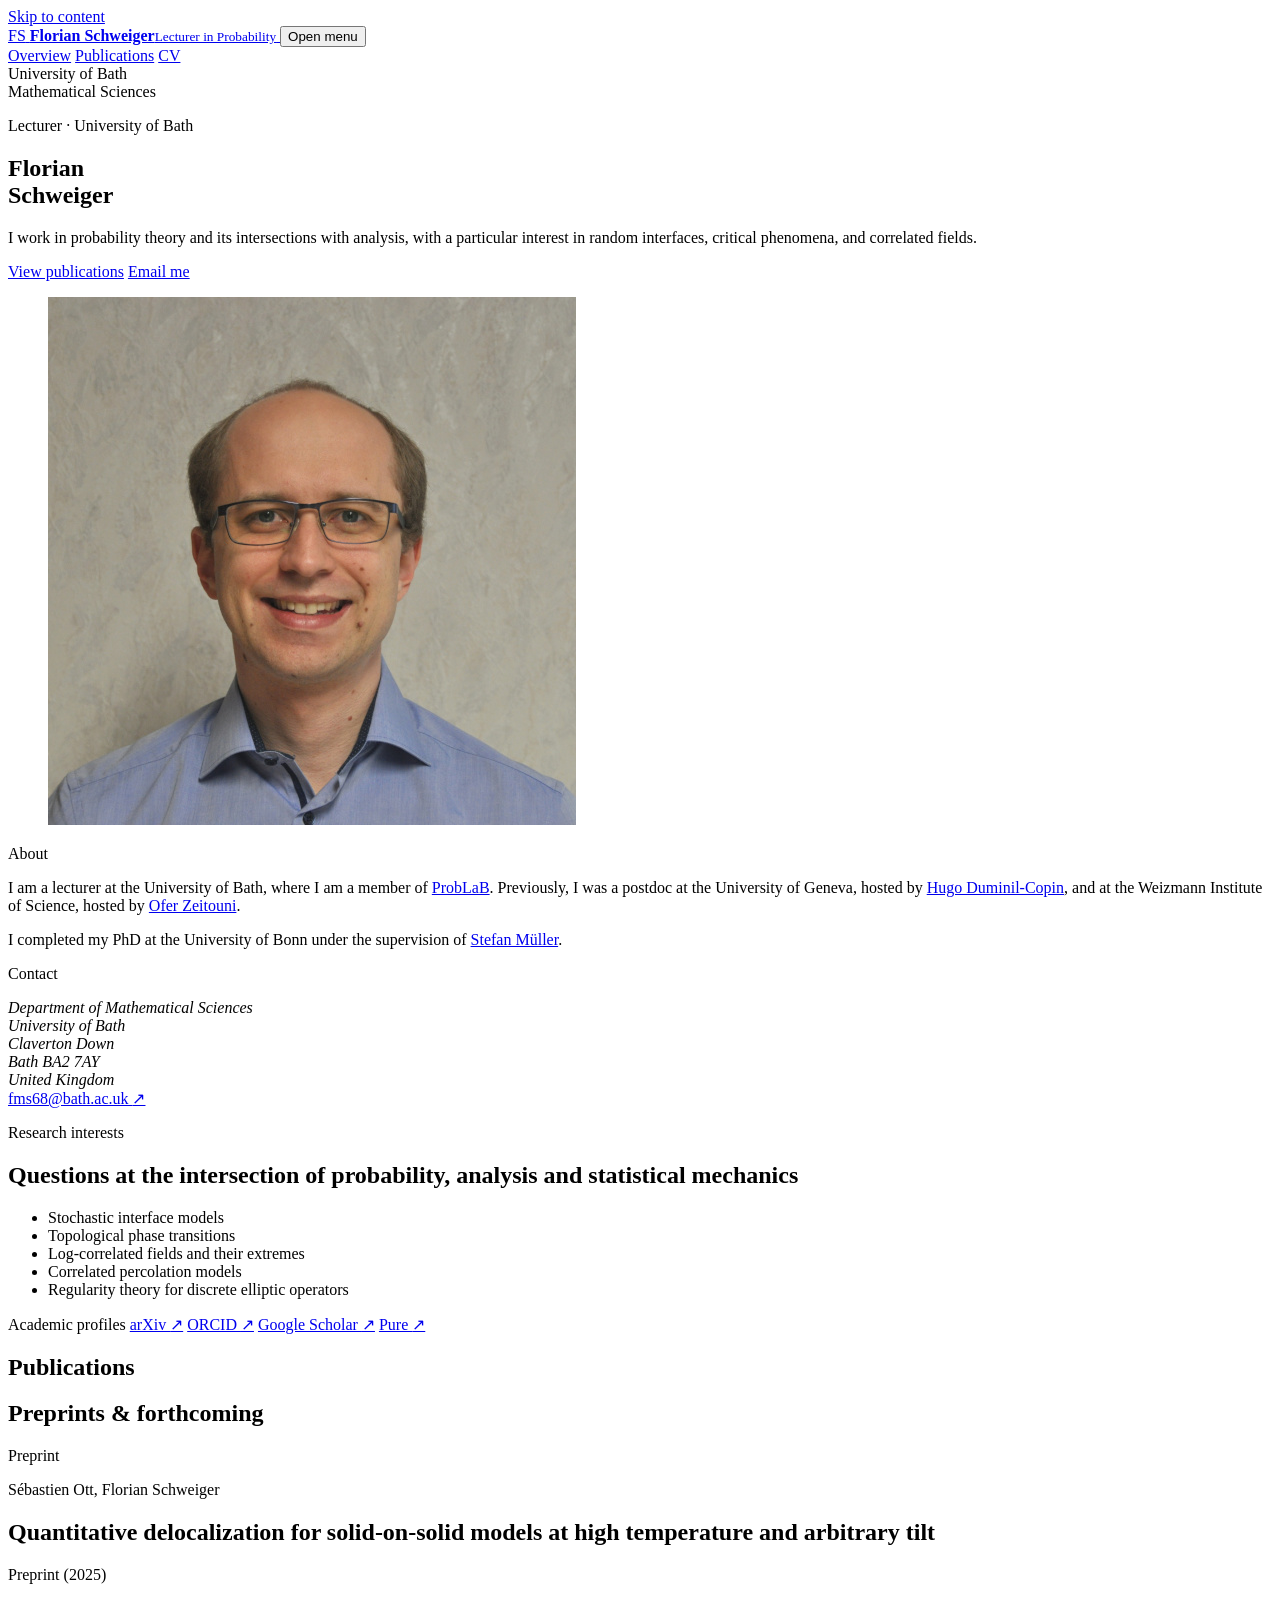
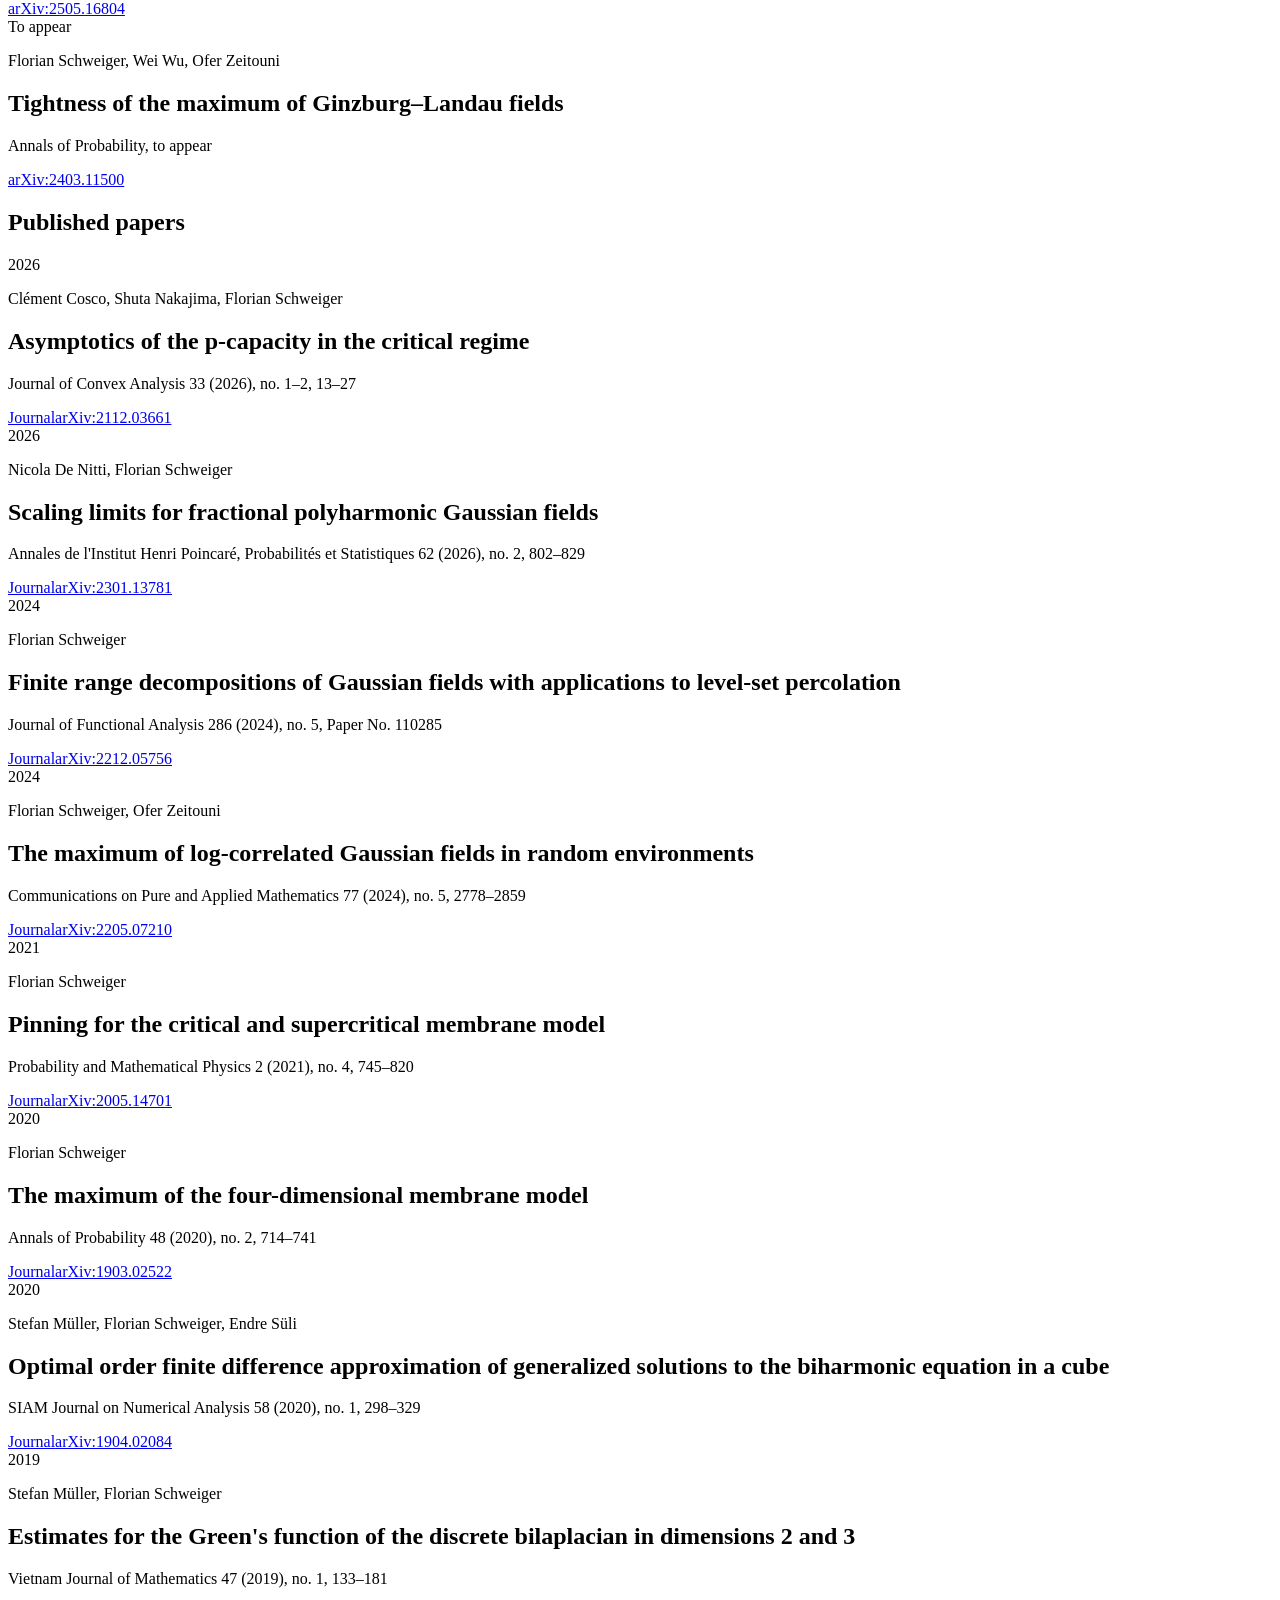
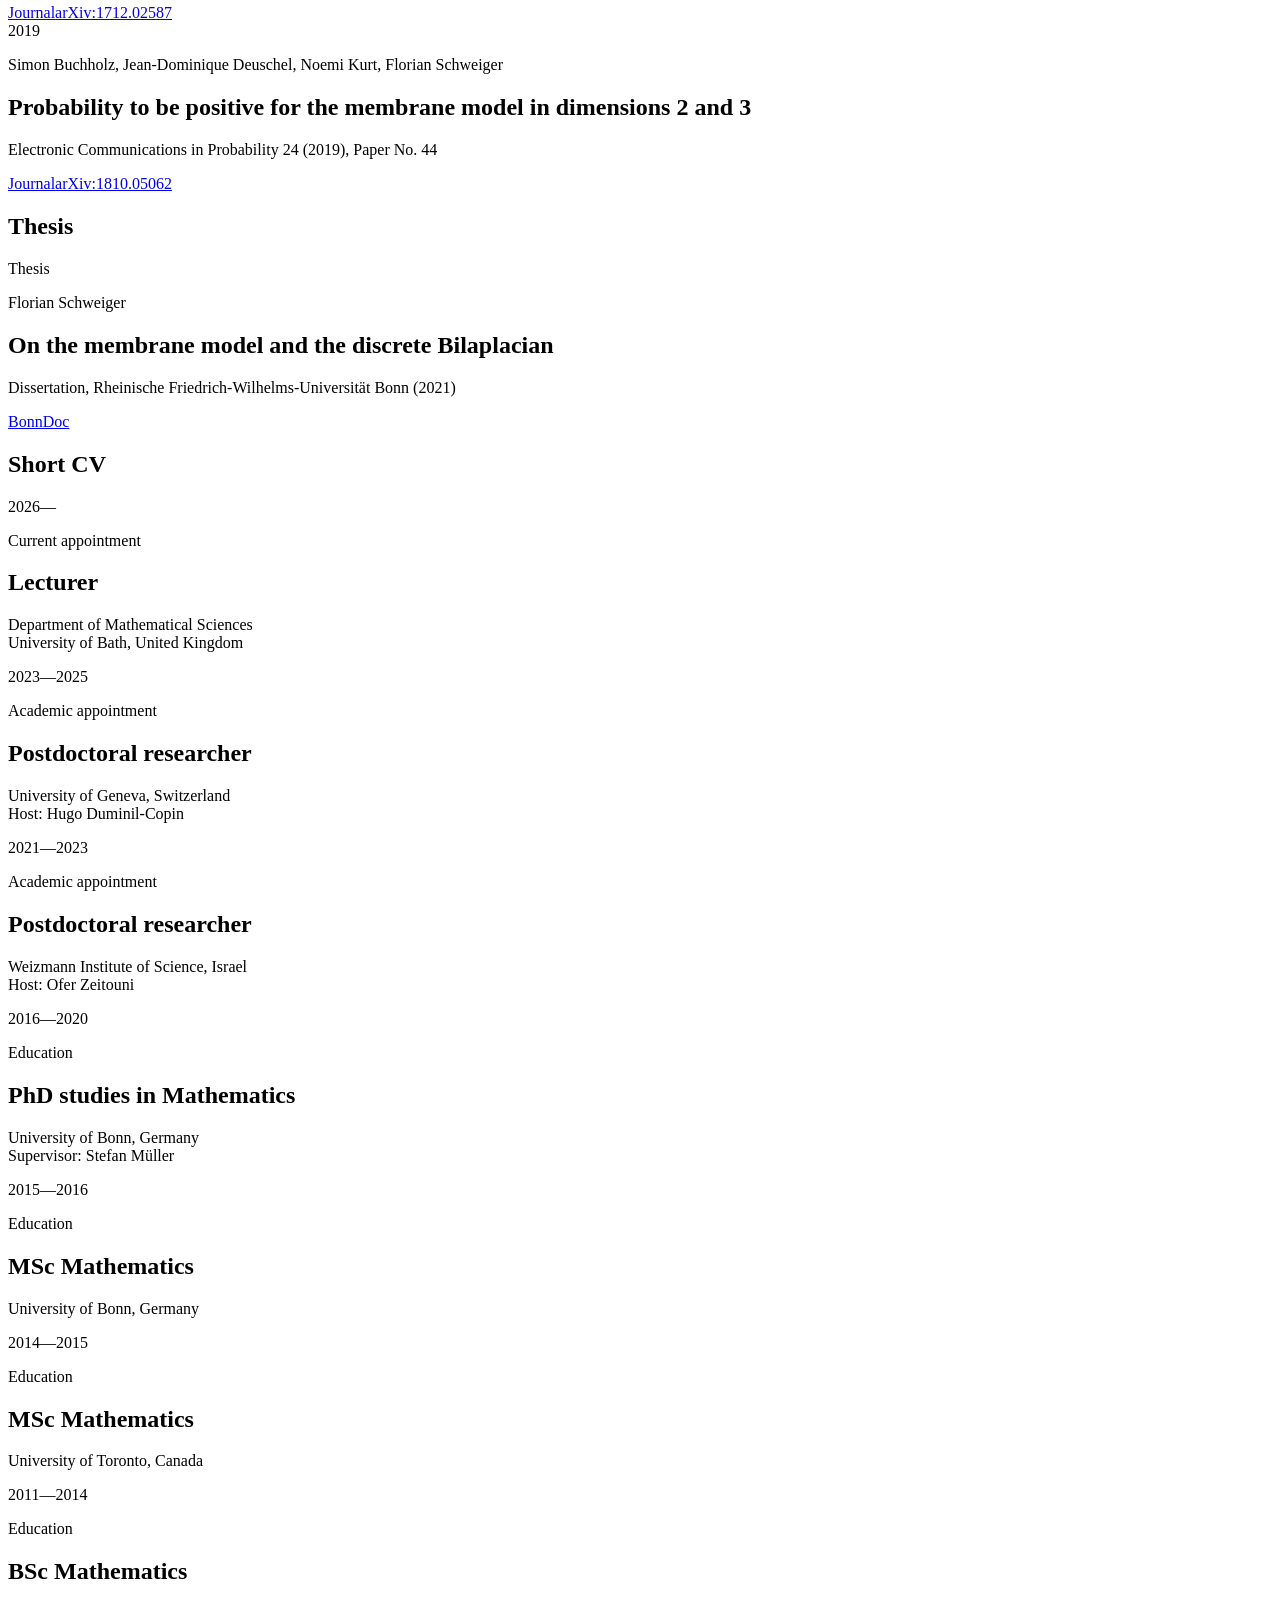
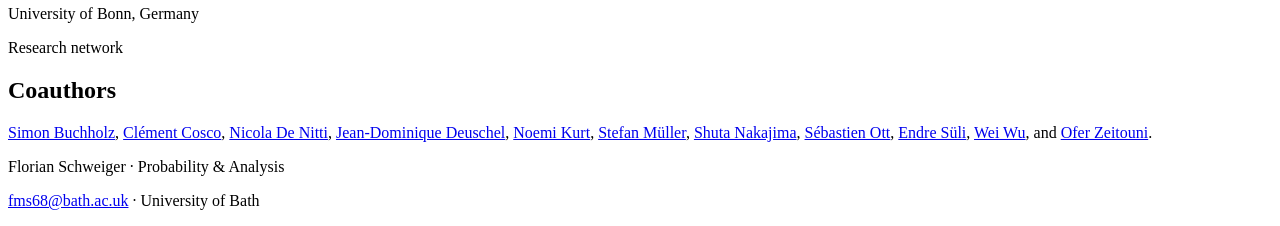
==== index.html @ 59610b18 "Add files via upload" ====
<!doctype html>
<html lang="en" data-theme="compact">
<head>
  <meta charset="utf-8">
  <meta name="viewport" content="width=device-width, initial-scale=1">
  <meta name="description" content="Florian Schweiger — probability theory, analysis, publications, and curriculum vitae.">
  <meta name="theme-color" content="#183b56">
  <title>Florian Schweiger — Academic profile</title>
  <link rel="stylesheet" href="styles.css">
  <script src="site.js" defer></script>
</head>
<body>
  <a class="skip-link" href="#main-content">Skip to content</a>

  <header class="site-header">
    <a class="brand" href="#overview" data-tab-link="overview" aria-label="Florian Schweiger — overview">
      <span class="brand-mark">FS</span>
      <span class="brand-copy"><strong>Florian Schweiger</strong><small>Lecturer in Probability</small></span>
    </a>

    <button class="menu-button" type="button" aria-expanded="false" aria-controls="primary-navigation">
      <span></span><span></span><span></span><span class="sr-only">Open menu</span>
    </button>

    <nav id="primary-navigation" class="primary-nav" aria-label="Primary navigation">
      <a href="#overview" data-tab-link="overview" aria-current="page">Overview</a>
      <a href="#publications" data-tab-link="publications">Publications</a>
      <a href="#cv" data-tab-link="cv">CV</a>
    </nav>

    <div class="header-meta">University of Bath<br>Mathematical Sciences</div>
  </header>

  <main id="main-content">
    <section id="overview" class="page-panel is-active" data-panel="overview" aria-labelledby="overview-title">
      <div class="hero-wrap">
        <div class="hero-copy">
          <p class="eyebrow">Lecturer · University of Bath</p>
          <h1 id="overview-title">Florian<br>Schweiger</h1>
          <p class="lead">I work in probability theory and its intersections with analysis, with a particular interest in random interfaces, critical phenomena, and correlated fields.</p>
          <div class="hero-actions">
            <a class="button primary" href="#publications" data-tab-link="publications">View publications</a>
            <a class="button quiet" href="mailto:fms68@bath.ac.uk">Email me</a>
          </div>
        </div>

        <figure class="portrait-wrap">
          <img src="Florian.JPG" alt="Portrait of Florian Schweiger" width="528" height="528">
        </figure>
      </div>

      <div class="overview-grid">
        <div class="biography content-block">
          <p class="section-label">About</p>
          <p>I am a lecturer at the University of Bath, where I am a member of <a href="https://www.bath.ac.uk/research-centres/probability-laboratory-at-bath/">ProbLaB</a>. Previously, I was a postdoc at the University of Geneva, hosted by <a href="https://www.unige.ch/~duminil/">Hugo Duminil-Copin</a>, and at the Weizmann Institute of Science, hosted by <a href="http://www.wisdom.weizmann.ac.il/~zeitouni/">Ofer Zeitouni</a>.</p>
          <p>I completed my PhD at the University of Bonn under the supervision of <a href="https://www.hcm.uni-bonn.de/people/profile/stefan-mueller/">Stefan Müller</a>.</p>
        </div>

        <aside class="contact-card">
          <p class="section-label">Contact</p>
          <address>
            Department of Mathematical Sciences<br>
            University of Bath<br>
            Claverton Down<br>
            Bath BA2 7AY<br>
            United Kingdom
          </address>
          <a class="contact-link" href="mailto:fms68@bath.ac.uk">fms68@bath.ac.uk <span aria-hidden="true">↗</span></a>
        </aside>
      </div>

      <div class="research-section">
        <div class="research-heading">
          <p class="section-label">Research interests</p>
          <h2>Questions at the intersection of probability, analysis and statistical mechanics</h2>
        </div>
        <ul class="topic-list">
          <li>Stochastic interface models</li>
          <li>Topological phase transitions</li>
          <li>Log-correlated fields and their extremes</li>
          <li>Correlated percolation models</li>
          <li>Regularity theory for discrete elliptic operators</li>
        </ul>
      </div>

      <div class="profile-links" aria-label="Academic profiles">
        <span>Academic profiles</span>
        <a href="https://arxiv.org/a/schweiger_f_1.html">arXiv <span aria-hidden="true">↗</span></a>
        <a href="https://orcid.org/0009-0005-4266-9516">ORCID <span aria-hidden="true">↗</span></a>
        <a href="https://scholar.google.com/citations?user=EttPz_IAAAAJ&amp;hl=de">Google Scholar <span aria-hidden="true">↗</span></a>
	<a href="https://researchportal.bath.ac.uk/en/persons/florian-schweiger/">Pure <span aria-hidden="true">↗</span></a>
      </div>
    </section>

    <section id="publications" class="page-panel" data-panel="publications" aria-labelledby="publications-title">
      <header class="page-intro page-intro--title-only">
        <h1 id="publications-title">Publications</h1>
      </header>

      <div class="publication-list">
        <h2 class="publication-group-title">Preprints &amp; forthcoming</h2>
        <article class="publication">
          <div class="pub-year pub-status">Preprint</div>
          <div class="pub-body"><p class="pub-authors">Sébastien Ott, Florian Schweiger</p><h2>Quantitative delocalization for solid-on-solid models at high temperature and arbitrary tilt</h2><p class="pub-journal">Preprint (2025)</p><div class="pub-links"><a href="https://arxiv.org/abs/2505.16804">arXiv:2505.16804</a></div></div>
        </article>
        <article class="publication">
          <div class="pub-year pub-status">To appear</div>
          <div class="pub-body"><p class="pub-authors">Florian Schweiger, Wei Wu, Ofer Zeitouni</p><h2>Tightness of the maximum of Ginzburg–Landau fields</h2><p class="pub-journal">Annals of Probability, to appear</p><div class="pub-links"><a href="https://arxiv.org/abs/2403.11500">arXiv:2403.11500</a></div></div>
        </article>

        <h2 class="publication-group-title">Published papers</h2>
        <article class="publication">
          <div class="pub-year">2026</div>
          <div class="pub-body"><p class="pub-authors">Clément Cosco, Shuta Nakajima, Florian Schweiger</p><h2>Asymptotics of the p-capacity in the critical regime</h2><p class="pub-journal">Journal of Convex Analysis 33 (2026), no. 1–2, 13–27</p><div class="pub-links"><a href="https://www.heldermann.de/JCA/JCA33/JCA331/jca33002.htm">Journal</a><a href="https://arxiv.org/abs/2112.03661">arXiv:2112.03661</a></div></div>
        </article>
        <article class="publication">
          <div class="pub-year">2026</div>
          <div class="pub-body"><p class="pub-authors">Nicola De Nitti, Florian Schweiger</p><h2>Scaling limits for fractional polyharmonic Gaussian fields</h2><p class="pub-journal">Annales de l'Institut Henri Poincaré, Probabilités et Statistiques 62 (2026), no. 2, 802–829</p><div class="pub-links"><a href="https://projecteuclid.org/journals/annales-de-linstitut-henri-poincare-probabilites-et-statistiques/volume-62/issue-2/Scaling-limits-for-fractional-polyharmonic-Gaussian-fields/10.1214/24-AIHP1541.short">Journal</a><a href="https://arxiv.org/abs/2301.13781">arXiv:2301.13781</a></div></div>
        </article>
        <article class="publication">
          <div class="pub-year">2024</div>
          <div class="pub-body"><p class="pub-authors">Florian Schweiger</p><h2>Finite range decompositions of Gaussian fields with applications to level-set percolation</h2><p class="pub-journal">Journal of Functional Analysis 286 (2024), no. 5, Paper No. 110285</p><div class="pub-links"><a href="https://www.sciencedirect.com/science/article/pii/S0022123623004421">Journal</a><a href="https://arxiv.org/abs/2212.05756">arXiv:2212.05756</a></div></div>
        </article>
        <article class="publication">
          <div class="pub-year">2024</div>
          <div class="pub-body"><p class="pub-authors">Florian Schweiger, Ofer Zeitouni</p><h2>The maximum of log-correlated Gaussian fields in random environments</h2><p class="pub-journal">Communications on Pure and Applied Mathematics 77 (2024), no. 5, 2778–2859</p><div class="pub-links"><a href="https://onlinelibrary.wiley.com/doi/10.1002/cpa.22181">Journal</a><a href="https://arxiv.org/abs/2205.07210">arXiv:2205.07210</a></div></div>
        </article>
        <article class="publication">
          <div class="pub-year">2021</div>
          <div class="pub-body"><p class="pub-authors">Florian Schweiger</p><h2>Pinning for the critical and supercritical membrane model</h2><p class="pub-journal">Probability and Mathematical Physics 2 (2021), no. 4, 745–820</p><div class="pub-links"><a href="https://msp.org/pmp/2021/2-4/p02.xhtml">Journal</a><a href="https://arxiv.org/abs/2005.14701">arXiv:2005.14701</a></div></div>
        </article>
        <article class="publication">
          <div class="pub-year">2020</div>
          <div class="pub-body"><p class="pub-authors">Florian Schweiger</p><h2>The maximum of the four-dimensional membrane model</h2><p class="pub-journal">Annals of Probability 48 (2020), no. 2, 714–741</p><div class="pub-links"><a href="https://projecteuclid.org/journals/annals-of-probability/volume-48/issue-2/The-maximum-of-the-four-dimensional-membrane-model/10.1214/19-AOP1372.full">Journal</a><a href="https://arxiv.org/abs/1903.02522">arXiv:1903.02522</a></div></div>
        </article>
        <article class="publication">
          <div class="pub-year">2020</div>
          <div class="pub-body"><p class="pub-authors">Stefan Müller, Florian Schweiger, Endre Süli</p><h2>Optimal order finite difference approximation of generalized solutions to the biharmonic equation in a cube</h2><p class="pub-journal">SIAM Journal on Numerical Analysis 58 (2020), no. 1, 298–329</p><div class="pub-links"><a href="https://epubs.siam.org/doi/10.1137/19M1254313">Journal</a><a href="https://arxiv.org/abs/1904.02084">arXiv:1904.02084</a></div></div>
        </article>
        <article class="publication">
          <div class="pub-year">2019</div>
          <div class="pub-body"><p class="pub-authors">Stefan Müller, Florian Schweiger</p><h2>Estimates for the Green's function of the discrete bilaplacian in dimensions 2 and 3</h2><p class="pub-journal">Vietnam Journal of Mathematics 47 (2019), no. 1, 133–181</p><div class="pub-links"><a href="https://link.springer.com/article/10.1007/s10013-018-0325-8">Journal</a><a href="https://arxiv.org/abs/1712.02587">arXiv:1712.02587</a></div></div>
        </article>
        <article class="publication">
          <div class="pub-year">2019</div>
          <div class="pub-body"><p class="pub-authors">Simon Buchholz, Jean-Dominique Deuschel, Noemi Kurt, Florian Schweiger</p><h2>Probability to be positive for the membrane model in dimensions 2 and 3</h2><p class="pub-journal">Electronic Communications in Probability 24 (2019), Paper No. 44</p><div class="pub-links"><a href="https://projecteuclid.org/journals/electronic-communications-in-probability/volume-24/issue-none/Probability-to-be-positive-for-the-membrane-model-in-dimensions/10.1214/19-ECP245.full">Journal</a><a href="https://arxiv.org/abs/1810.05062">arXiv:1810.05062</a></div></div>
        </article>

        <h2 class="publication-group-title">Thesis</h2>
        <article class="publication thesis-publication">
          <div class="pub-year pub-status">Thesis</div>
          <div class="pub-body"><p class="pub-authors">Florian Schweiger</p><h2>On the membrane model and the discrete Bilaplacian</h2><p class="pub-journal">Dissertation, Rheinische Friedrich-Wilhelms-Universität Bonn (2021)</p><div class="pub-links"><a href="https://hdl.handle.net/20.500.11811/9051">BonnDoc</a></div></div>
        </article>
      </div>
    </section>

    <section id="cv" class="page-panel" data-panel="cv" aria-labelledby="cv-title">
      <header class="page-intro page-intro--title-only">
        <h1 id="cv-title">Short CV</h1>
      </header>

      <div class="timeline" aria-label="Curriculum vitae timeline">
        <article class="timeline-item current">
          <div class="timeline-date">2026—</div>
          <div><p class="timeline-type">Current appointment</p><h2>Lecturer</h2><p>Department of Mathematical Sciences<br>University of Bath, United Kingdom</p></div>
        </article>
        <article class="timeline-item">
          <div class="timeline-date">2023—2025</div>
          <div><p class="timeline-type">Academic appointment</p><h2>Postdoctoral researcher</h2><p>University of Geneva, Switzerland<br>Host: Hugo Duminil-Copin</p></div>
        </article>
        <article class="timeline-item">
          <div class="timeline-date">2021—2023</div>
          <div><p class="timeline-type">Academic appointment</p><h2>Postdoctoral researcher</h2><p>Weizmann Institute of Science, Israel<br>Host: Ofer Zeitouni</p></div>
        </article>
        <article class="timeline-item">
          <div class="timeline-date">2016—2020</div>
          <div><p class="timeline-type">Education</p><h2>PhD studies in Mathematics</h2><p>University of Bonn, Germany<br>Supervisor: Stefan Müller</p></div>
        </article>
        <article class="timeline-item compact">
          <div class="timeline-date">2015—2016</div>
          <div><p class="timeline-type">Education</p><h2>MSc Mathematics</h2><p>University of Bonn, Germany</p></div>
        </article>
        <article class="timeline-item compact">
          <div class="timeline-date">2014—2015</div>
          <div><p class="timeline-type">Education</p><h2>MSc Mathematics</h2><p>University of Toronto, Canada</p></div>
        </article>
        <article class="timeline-item compact">
          <div class="timeline-date">2011—2014</div>
          <div><p class="timeline-type">Education</p><h2>BSc Mathematics</h2><p>University of Bonn, Germany</p></div>
        </article>
      </div>

      <aside class="cv-note">
        <p class="section-label">Research network</p>
        <h2>Coauthors</h2>
        <p><a href="https://is.mpg.de/person/sbuchholz">Simon Buchholz</a>, <a href="https://www.ceremade.dauphine.fr/~cosco/">Clément Cosco</a>, <a href="https://nicodenitti.com/">Nicola De Nitti</a>, <a href="https://www.math.tu-berlin.de/fachgebiete_ag_stochfinanz/fg_wechselwirkende_teilchensysteme/v-menue/mitarbeiter/prof_dr_jean-dominique_deuschel/">Jean-Dominique Deuschel</a>, <a href="https://www.uni-frankfurt.de/124684414/Prof__Dr__Noemi_Kurt">Noemi Kurt</a>, <a href="https://www.hcm.uni-bonn.de/people/profile/stefan-mueller/">Stefan Müller</a>, <a href="https://shuta9nakajima.wordpress.com/">Shuta Nakajima</a>, <a href="https://sites.google.com/view/sebastien-ott/">Sébastien Ott</a>, <a href="http://people.maths.ox.ac.uk/suli/">Endre Süli</a>, <a href="https://shanghai.nyu.edu/academics/faculty/directory/wei-wu">Wei Wu</a>, and <a href="http://www.wisdom.weizmann.ac.il/~zeitouni/">Ofer Zeitouni</a>.</p>
      </aside>
    </section>
  </main>

  <footer class="site-footer">
    <p>Florian Schweiger · Probability &amp; Analysis</p>
    <p><a href="mailto:fms68@bath.ac.uk">fms68@bath.ac.uk</a> · University of Bath</p>
  </footer>
</body>
</html>
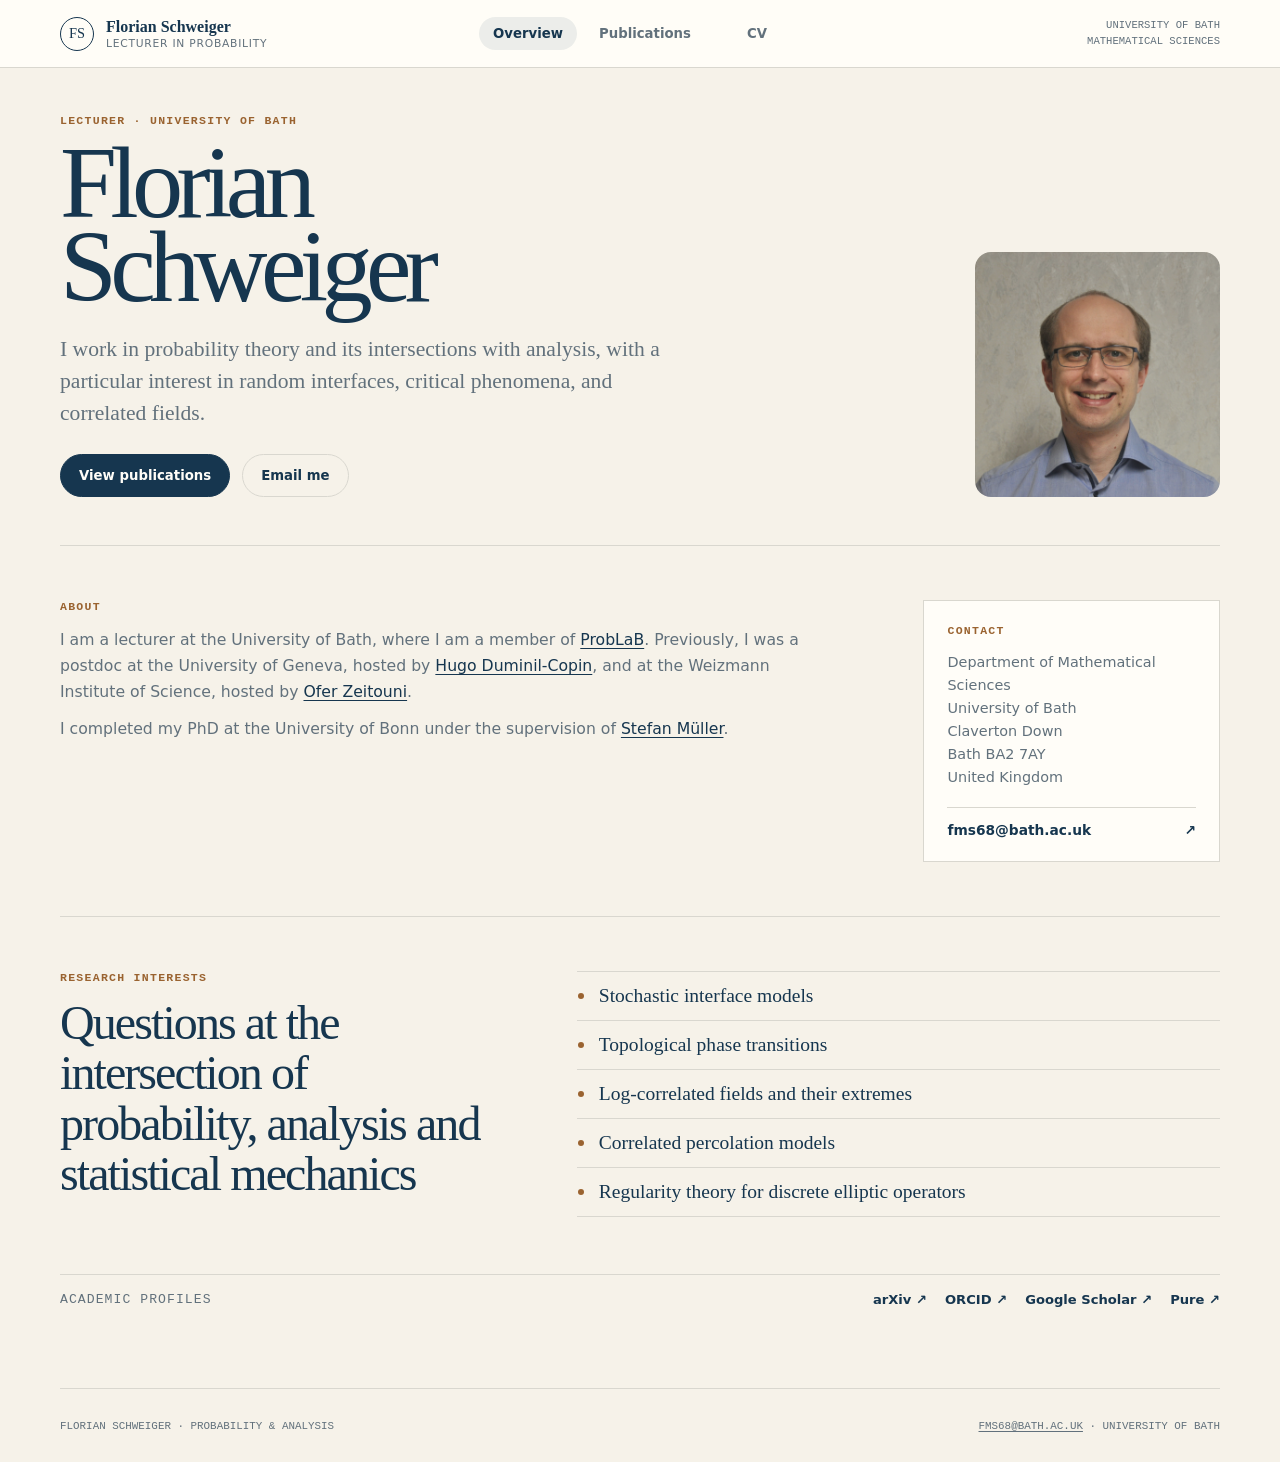
==== commit 469d3fef: "Add files via upload" ====
--- a/index.html
+++ b/index.html
@@ -3,9 +3,9 @@
 <head>
   <meta charset="utf-8">
   <meta name="viewport" content="width=device-width, initial-scale=1">
-  <meta name="description" content="Florian Schweiger — probability theory, analysis, publications, and curriculum vitae.">
+  <meta name="description" content="Florian Schweiger — probability theory">
   <meta name="theme-color" content="#183b56">
-  <title>Florian Schweiger — Academic profile</title>
+  <title>Florian Schweiger</title>
   <link rel="stylesheet" href="styles.css">
   <script src="site.js" defer></script>
 </head>
@@ -101,6 +101,10 @@
         <h2 class="publication-group-title">Preprints &amp; forthcoming</h2>
         <article class="publication">
           <div class="pub-year pub-status">Preprint</div>
+          <div class="pub-body"><p class="pub-authors">Simon Buchholz, Codina Cotar, Florian Schweiger</p><h2>Gradient Gibbs measures with non-convex potentials and the universality class of the Gaussian Free Field</h2><p class="pub-journal">Preprint (2026)</p><div class="pub-links"><a href="http://arxiv.org/abs/2608.14526">arXiv:2505.16804</a></div></div>
+        </article>
+<article class="publication">
+          <div class="pub-year pub-status">Preprint</div>
           <div class="pub-body"><p class="pub-authors">Sébastien Ott, Florian Schweiger</p><h2>Quantitative delocalization for solid-on-solid models at high temperature and arbitrary tilt</h2><p class="pub-journal">Preprint (2025)</p><div class="pub-links"><a href="https://arxiv.org/abs/2505.16804">arXiv:2505.16804</a></div></div>
         </article>
         <article class="publication">
@@ -193,7 +197,7 @@
       <aside class="cv-note">
         <p class="section-label">Research network</p>
         <h2>Coauthors</h2>
-        <p><a href="https://is.mpg.de/person/sbuchholz">Simon Buchholz</a>, <a href="https://www.ceremade.dauphine.fr/~cosco/">Clément Cosco</a>, <a href="https://nicodenitti.com/">Nicola De Nitti</a>, <a href="https://www.math.tu-berlin.de/fachgebiete_ag_stochfinanz/fg_wechselwirkende_teilchensysteme/v-menue/mitarbeiter/prof_dr_jean-dominique_deuschel/">Jean-Dominique Deuschel</a>, <a href="https://www.uni-frankfurt.de/124684414/Prof__Dr__Noemi_Kurt">Noemi Kurt</a>, <a href="https://www.hcm.uni-bonn.de/people/profile/stefan-mueller/">Stefan Müller</a>, <a href="https://shuta9nakajima.wordpress.com/">Shuta Nakajima</a>, <a href="https://sites.google.com/view/sebastien-ott/">Sébastien Ott</a>, <a href="http://people.maths.ox.ac.uk/suli/">Endre Süli</a>, <a href="https://shanghai.nyu.edu/academics/faculty/directory/wei-wu">Wei Wu</a>, and <a href="http://www.wisdom.weizmann.ac.il/~zeitouni/">Ofer Zeitouni</a>.</p>
+        <p><a href="https://is.mpg.de/person/sbuchholz">Simon Buchholz</a>, <a href="https://www.ceremade.dauphine.fr/~cosco/">Clément Cosco</a>, <a href="https://www.ucl.ac.uk/mathematical-physical-sciences/statistics/people/academic-and-lecturing-staff/professor-codina-cotar">Codina Cotar</a>, <a href="https://nicodenitti.com/">Nicola De Nitti</a>, <a href="https://www.math.tu-berlin.de/fachgebiete_ag_stochfinanz/fg_wechselwirkende_teilchensysteme/v-menue/mitarbeiter/prof_dr_jean-dominique_deuschel/">Jean-Dominique Deuschel</a>, <a href="https://www.uni-frankfurt.de/124684414/Prof__Dr__Noemi_Kurt">Noemi Kurt</a>, <a href="https://www.hcm.uni-bonn.de/people/profile/stefan-mueller/">Stefan Müller</a>, <a href="https://shuta9nakajima.wordpress.com/">Shuta Nakajima</a>, <a href="https://sites.google.com/view/sebastien-ott/">Sébastien Ott</a>, <a href="http://people.maths.ox.ac.uk/suli/">Endre Süli</a>, <a href="https://shanghai.nyu.edu/academics/faculty/directory/wei-wu">Wei Wu</a>, and <a href="http://www.wisdom.weizmann.ac.il/~zeitouni/">Ofer Zeitouni</a>.</p>
       </aside>
     </section>
   </main>
--- a/styles.css
+++ b/styles.css
@@ -0,0 +1,782 @@
+:root {
+  color-scheme: light;
+  --sans: Inter, ui-sans-serif, system-ui, -apple-system, BlinkMacSystemFont, "Segoe UI", sans-serif;
+  --serif: Georgia, "Times New Roman", serif;
+  --mono: "SFMono-Regular", Consolas, "Liberation Mono", monospace;
+  --page: #f6f2e9;
+  --surface: #fffdf8;
+  --ink: #16364f;
+  --muted: #62717c;
+  --line: #d9d7cf;
+  --accent: #9a6330;
+  --accent-strong: #74451e;
+  --header: rgba(255, 253, 248, .94);
+  --max: 1160px;
+}
+
+/* Optional warm palette preview: burgundy, gold, and parchment */
+html.palette-burgundy {
+  --page: #f5eee5;
+  --surface: #fffaf3;
+  --ink: #681f2c;
+  --muted: #75686a;
+  --line: #ddd0c5;
+  --accent: #9a6330;
+  --accent-strong: #74451e;
+  --header: rgba(255, 250, 243, .94);
+}
+
+* { box-sizing: border-box; }
+
+html { scroll-behavior: smooth; }
+
+body {
+  min-width: 290px;
+  margin: 0;
+  color: var(--ink);
+  background: var(--page);
+  font-family: var(--sans);
+  -webkit-font-smoothing: antialiased;
+}
+
+a { color: inherit; text-decoration-thickness: 1px; text-underline-offset: .2em; }
+a:hover { color: var(--accent-strong); }
+img { display: block; max-width: 100%; }
+button { font: inherit; }
+
+.sr-only {
+  position: absolute;
+  width: 1px;
+  height: 1px;
+  padding: 0;
+  margin: -1px;
+  overflow: hidden;
+  clip: rect(0, 0, 0, 0);
+  white-space: nowrap;
+  border: 0;
+}
+
+.skip-link {
+  position: fixed;
+  z-index: 100;
+  top: 10px;
+  left: 10px;
+  padding: 10px 14px;
+  color: white;
+  background: #111;
+  transform: translateY(-150%);
+}
+.skip-link:focus { transform: translateY(0); }
+
+.site-header {
+  position: sticky;
+  z-index: 20;
+  top: 0;
+  display: grid;
+  grid-template-columns: 1fr auto 1fr;
+  align-items: center;
+  min-height: 88px;
+  padding: 0 max(30px, calc((100vw - var(--max)) / 2));
+  border-bottom: 1px solid var(--line);
+  background: var(--header);
+  backdrop-filter: blur(14px);
+}
+
+.brand {
+  display: inline-flex;
+  align-items: center;
+  justify-self: start;
+  gap: 12px;
+  text-decoration: none;
+}
+
+.brand-mark {
+  display: grid;
+  width: 38px;
+  height: 38px;
+  place-items: center;
+  border: 1px solid currentColor;
+  border-radius: 50%;
+  font-family: var(--serif);
+  font-size: .9rem;
+}
+
+.brand-copy { display: grid; gap: 1px; }
+.brand-copy strong { font-family: var(--serif); font-size: 1rem; font-weight: 600; }
+.brand-copy small { color: var(--muted); font-size: .67rem; letter-spacing: .07em; text-transform: uppercase; }
+
+.primary-nav { display: flex; align-items: center; gap: 8px; }
+.primary-nav a {
+  min-width: 96px;
+  padding: 12px 16px;
+  border-radius: 999px;
+  color: var(--muted);
+  font-size: .83rem;
+  font-weight: 700;
+  text-align: center;
+  text-decoration: none;
+}
+.primary-nav a:hover,
+.primary-nav a[aria-current] { color: var(--ink); background: rgba(22, 54, 79, .08); }
+
+.header-meta {
+  justify-self: end;
+  color: var(--muted);
+  font-family: var(--mono);
+  font-size: .66rem;
+  line-height: 1.5;
+  text-align: right;
+  text-transform: uppercase;
+}
+
+.menu-button {
+  display: none;
+  width: 44px;
+  height: 44px;
+  padding: 11px;
+  border: 1px solid var(--line);
+  border-radius: 50%;
+  color: var(--ink);
+  background: transparent;
+}
+.menu-button span:not(.sr-only) { display: block; height: 1px; margin: 4px 0; background: currentColor; }
+
+main { min-height: calc(100vh - 170px); }
+
+.page-panel {
+  width: min(var(--max), calc(100% - 60px));
+  margin: 0 auto;
+  padding: 84px 0 96px;
+  animation: reveal .36s ease both;
+}
+.page-panel[hidden] { display: none; }
+
+@keyframes reveal {
+  from { opacity: 0; transform: translateY(7px); }
+  to { opacity: 1; transform: translateY(0); }
+}
+
+.hero-wrap {
+  display: grid;
+  grid-template-columns: minmax(0, 1.55fr) minmax(260px, .7fr);
+  align-items: end;
+  gap: clamp(50px, 9vw, 130px);
+  min-height: 570px;
+  padding-bottom: 86px;
+  border-bottom: 1px solid var(--line);
+}
+
+.eyebrow,
+.section-label,
+.timeline-type {
+  margin: 0 0 20px;
+  color: var(--accent);
+  font-family: var(--mono);
+  font-size: .72rem;
+  font-weight: 700;
+  letter-spacing: .11em;
+  text-transform: uppercase;
+}
+
+.hero-copy h1,
+.page-intro h1 {
+  margin: 0;
+  font-family: var(--serif);
+  font-size: clamp(4.5rem, 10vw, 8.7rem);
+  font-weight: 400;
+  letter-spacing: -.065em;
+  line-height: .78;
+}
+
+.lead {
+  max-width: 680px;
+  margin: 42px 0 0;
+  color: var(--muted);
+  font-family: var(--serif);
+  font-size: clamp(1.25rem, 2.1vw, 1.75rem);
+  line-height: 1.45;
+}
+
+.hero-actions { display: flex; flex-wrap: wrap; gap: 12px; margin-top: 35px; }
+.button {
+  display: inline-flex;
+  align-items: center;
+  justify-content: center;
+  min-height: 50px;
+  padding: 0 22px;
+  border: 1px solid var(--line);
+  border-radius: 999px;
+  font-size: .83rem;
+  font-weight: 750;
+  text-decoration: none;
+}
+.button.primary { border-color: var(--ink); color: var(--surface); background: var(--ink); }
+.button.primary:hover { border-color: var(--accent-strong); color: white; background: var(--accent-strong); }
+.button.quiet { background: transparent; }
+
+.portrait-wrap { margin: 0; }
+.portrait-wrap img {
+  width: 100%;
+  aspect-ratio: 4 / 5;
+  border-radius: 160px 160px 12px 12px;
+  object-fit: cover;
+  object-position: center top;
+  filter: saturate(.86) contrast(.98);
+}
+.portrait-wrap figcaption { margin-top: 14px; color: var(--muted); font-family: var(--mono); font-size: .68rem; line-height: 1.55; text-transform: uppercase; }
+
+.overview-grid {
+  display: grid;
+  grid-template-columns: minmax(0, 1.6fr) minmax(280px, .7fr);
+  gap: clamp(50px, 10vw, 150px);
+  padding: 96px 0;
+  border-bottom: 1px solid var(--line);
+}
+
+.content-block h2,
+.research-heading h2 {
+  max-width: 720px;
+  margin: 0 0 30px;
+  font-family: var(--serif);
+  font-size: clamp(2.3rem, 5vw, 4rem);
+  font-weight: 400;
+  letter-spacing: -.04em;
+  line-height: 1.05;
+}
+.content-block > p:not(.section-label) { max-width: 760px; color: var(--muted); font-size: 1.04rem; line-height: 1.8; }
+.content-block a { color: var(--ink); }
+
+.contact-card { align-self: start; padding: 30px; border: 1px solid var(--line); background: var(--surface); }
+.contact-card address { color: var(--muted); font-style: normal; line-height: 1.75; }
+.contact-link { display: flex; justify-content: space-between; margin-top: 28px; padding-top: 18px; border-top: 1px solid var(--line); font-weight: 700; text-decoration: none; }
+
+.research-section { display: grid; grid-template-columns: .9fr 1.1fr; gap: clamp(50px, 10vw, 150px); padding: 96px 0; }
+.topic-list { margin: 0; padding: 0; list-style: none; border-top: 1px solid var(--line); }
+.topic-list li { position: relative; display: block; padding: 21px 0 21px 25px; border-bottom: 1px solid var(--line); font-family: var(--serif); font-size: clamp(1.12rem, 2vw, 1.45rem); }
+.topic-list li::before { position: absolute; top: 50%; left: 1px; width: 6px; height: 6px; border-radius: 50%; background: var(--accent); content: ""; transform: translateY(-50%); }
+
+.profile-links {
+  display: flex;
+  align-items: center;
+  gap: 18px;
+  padding: 24px 0;
+  border-top: 1px solid var(--line);
+  color: var(--muted);
+  font-size: .82rem;
+}
+.profile-links > span { margin-right: auto; font-family: var(--mono); letter-spacing: .08em; text-transform: uppercase; }
+.profile-links a { color: var(--ink); font-weight: 700; text-decoration: none; }
+
+.page-intro { display: grid; grid-template-columns: 1.2fr .8fr; column-gap: 80px; align-items: end; padding: 20px 0 86px; border-bottom: 1px solid var(--line); }
+.page-intro.page-intro--title-only { display: block; }
+.page-intro .eyebrow { grid-column: 1 / -1; }
+.page-intro h1 { font-size: clamp(4rem, 9vw, 8rem); line-height: .9; }
+.page-intro > p:last-child { max-width: 510px; margin: 0; color: var(--muted); font-family: var(--serif); font-size: 1.25rem; line-height: 1.6; }
+
+.publication-list { border-bottom: 1px solid var(--line); }
+.publication-group-title {
+  margin: 0;
+  padding: 30px 0 15px;
+  border-bottom: 1px solid var(--line);
+  color: var(--accent);
+  font-family: var(--mono);
+  font-size: .73rem;
+  font-weight: 700;
+  letter-spacing: .11em;
+  text-transform: uppercase;
+}
+.publication-group-title:not(:first-child) { padding-top: 46px; }
+.publication { display: grid; grid-template-columns: 130px minmax(0, 1fr); gap: 35px; padding: 44px 0; border-bottom: 1px solid var(--line); }
+.publication:last-child { border-bottom: 0; }
+.pub-year { padding-top: 5px; color: var(--accent); font: 700 .77rem/1 var(--mono); }
+.pub-status { line-height: 1.35; text-transform: uppercase; }
+.pub-authors { margin: 0 0 8px; color: var(--muted); font-size: .88rem; line-height: 1.55; }
+.pub-body h2 { max-width: 830px; margin: 0; font-family: var(--serif); font-size: clamp(1.55rem, 3vw, 2.4rem); font-weight: 400; letter-spacing: -.026em; line-height: 1.2; }
+.pub-journal { margin: 12px 0 0; color: var(--muted); font-size: .91rem; line-height: 1.55; }
+.pub-links { display: flex; flex-wrap: wrap; gap: 9px; margin-top: 20px; }
+.pub-links a {
+  padding: 8px 12px;
+  border: 1px solid var(--line);
+  border-radius: 999px;
+  font: 700 .7rem/1 var(--mono);
+  text-decoration: none;
+}
+
+.supplementary-grid { display: grid; grid-template-columns: repeat(3, 1fr); gap: 18px; padding-top: 70px; }
+.supplementary-grid article { display: flex; min-height: 330px; padding: 28px; border: 1px solid var(--line); background: var(--surface); flex-direction: column; }
+.supplementary-grid h2 { margin: 0; font-family: var(--serif); font-size: 1.55rem; font-weight: 400; line-height: 1.25; }
+.supplementary-grid article > p:not(.section-label) { color: var(--muted); font-size: .88rem; line-height: 1.6; }
+.supplementary-grid article > a { margin-top: auto; padding-top: 20px; border-top: 1px solid var(--line); font-size: .8rem; font-weight: 700; text-decoration: none; }
+
+.timeline { margin-top: 20px; border-top: 1px solid var(--line); }
+.timeline-item { position: relative; display: grid; grid-template-columns: 230px 1fr; gap: 40px; padding: 48px 0; border-bottom: 1px solid var(--line); }
+.timeline-item.current::before { position: absolute; top: -5px; left: 0; width: 9px; height: 9px; border-radius: 50%; background: var(--accent); content: ""; }
+.timeline-date { padding-top: 5px; color: var(--accent); font: 700 .78rem/1.2 var(--mono); }
+.timeline-type { margin-bottom: 9px; }
+.timeline-item h2 { margin: 0; font-family: var(--serif); font-size: clamp(1.75rem, 3vw, 2.7rem); font-weight: 400; letter-spacing: -.03em; }
+.timeline-item p:last-child { margin: 10px 0 0; color: var(--muted); line-height: 1.65; }
+.timeline-item.compact { padding-block: 34px; }
+.timeline-item.compact h2 { font-size: 1.75rem; }
+
+.cv-note { display: grid; grid-template-columns: 180px 1fr 2fr; gap: 45px; margin-top: 70px; padding: 34px; border: 1px solid var(--line); background: var(--surface); }
+.cv-note h2 { margin: 0; font-family: var(--serif); font-size: 1.8rem; font-weight: 400; }
+.cv-note > p:last-child { margin: 0; color: var(--muted); line-height: 1.8; }
+.cv-note a { color: var(--ink); }
+
+.site-footer {
+  display: flex;
+  justify-content: space-between;
+  width: min(var(--max), calc(100% - 60px));
+  margin: auto;
+  padding: 28px 0;
+  border-top: 1px solid var(--line);
+  color: var(--muted);
+  font-family: var(--mono);
+  font-size: .68rem;
+  text-transform: uppercase;
+}
+
+/* Compact Heritage: the preferred direction with a tighter information rhythm */
+html[data-theme="compact"] .site-header {
+  min-height: 68px;
+}
+
+html[data-theme="compact"] .brand-mark {
+  width: 34px;
+  height: 34px;
+}
+
+html[data-theme="compact"] .primary-nav a {
+  min-width: 88px;
+  padding: 9px 14px;
+}
+
+html[data-theme="compact"] .page-panel {
+  padding-top: 46px;
+  padding-bottom: 64px;
+}
+
+html[data-theme="compact"] .hero-wrap {
+  grid-template-columns: minmax(0, 1.7fr) minmax(210px, .56fr);
+  gap: clamp(38px, 7vw, 82px);
+  min-height: 430px;
+  padding-bottom: 48px;
+}
+
+html[data-theme="compact"] .hero-copy h1 {
+  font-size: clamp(3.8rem, 8vw, 6.4rem);
+  line-height: .82;
+}
+
+html[data-theme="compact"] .eyebrow,
+html[data-theme="compact"] .section-label,
+html[data-theme="compact"] .timeline-type {
+  margin-bottom: 14px;
+}
+
+html[data-theme="compact"] .lead {
+  max-width: 620px;
+  margin-top: 25px;
+  font-size: clamp(1.08rem, 1.7vw, 1.35rem);
+  line-height: 1.48;
+}
+
+html[data-theme="compact"] .hero-actions {
+  margin-top: 24px;
+}
+
+html[data-theme="compact"] .button {
+  min-height: 43px;
+  padding-inline: 18px;
+}
+
+html[data-theme="compact"] .portrait-wrap {
+  width: min(100%, 245px);
+  justify-self: end;
+}
+
+html[data-theme="compact"] .portrait-wrap img {
+  height: auto;
+  aspect-ratio: auto;
+  border-radius: 16px;
+  object-fit: contain;
+  object-position: center;
+}
+
+html[data-theme="compact"] .portrait-wrap figcaption {
+  margin-top: 10px;
+}
+
+html[data-theme="compact"] .overview-grid {
+  grid-template-columns: minmax(0, 1.7fr) minmax(250px, .65fr);
+  gap: clamp(42px, 7vw, 88px);
+  padding: 54px 0;
+}
+
+html[data-theme="compact"] .content-block h2,
+html[data-theme="compact"] .research-heading h2 {
+  margin-bottom: 20px;
+  font-size: clamp(2rem, 4vw, 3rem);
+}
+
+html[data-theme="compact"] .content-block > p:not(.section-label) {
+  margin-block: 10px;
+  font-size: .98rem;
+  line-height: 1.68;
+}
+
+html[data-theme="compact"] .contact-card {
+  padding: 23px;
+}
+
+html[data-theme="compact"] .contact-card address {
+  font-size: .9rem;
+  line-height: 1.6;
+}
+
+html[data-theme="compact"] .contact-link {
+  margin-top: 18px;
+  padding-top: 14px;
+  font-size: .86rem;
+}
+
+html[data-theme="compact"] .research-section {
+  grid-template-columns: .8fr 1.2fr;
+  gap: clamp(42px, 7vw, 88px);
+  padding: 54px 0;
+}
+
+html[data-theme="compact"] .topic-list li {
+  padding: 13px 0 13px 22px;
+  font-size: clamp(1rem, 1.7vw, 1.22rem);
+}
+
+html[data-theme="compact"] .profile-links {
+  padding-block: 17px;
+}
+
+html[data-theme="compact"] .page-intro {
+  grid-template-columns: 1.25fr .75fr;
+  padding: 4px 0 48px;
+}
+
+html[data-theme="compact"] .page-intro h1 {
+  font-size: clamp(3.7rem, 7vw, 6rem);
+}
+
+html[data-theme="compact"] .page-intro > p:last-child {
+  font-size: 1.08rem;
+  line-height: 1.5;
+}
+
+html[data-theme="compact"] .publication {
+  grid-template-columns: 90px minmax(0, 1fr);
+  gap: 20px;
+  padding: 22px 0;
+}
+
+html[data-theme="compact"] .publication-group-title {
+  padding-top: 22px;
+  padding-bottom: 11px;
+}
+
+html[data-theme="compact"] .publication-group-title:not(:first-child) {
+  padding-top: 28px;
+}
+
+html[data-theme="compact"] .pub-body h2 {
+  font-size: clamp(1.18rem, 1.9vw, 1.55rem);
+  line-height: 1.28;
+}
+
+html[data-theme="compact"] .pub-authors {
+  margin-bottom: 7px;
+  font-size: 1rem;
+}
+
+html[data-theme="compact"] .pub-journal {
+  margin-top: 8px;
+  font-size: 1.02rem;
+}
+
+html[data-theme="compact"] .pub-links {
+  margin-top: 11px;
+}
+
+html[data-theme="compact"] .supplementary-grid {
+  gap: 14px;
+  padding-top: 42px;
+}
+
+html[data-theme="compact"] .supplementary-grid article {
+  min-height: 250px;
+  padding: 22px;
+}
+
+html[data-theme="compact"] .supplementary-grid h2 {
+  font-size: 1.3rem;
+}
+
+html[data-theme="compact"] .timeline-item {
+  grid-template-columns: 170px 1fr;
+  gap: 24px;
+  padding: 24px 0;
+}
+
+html[data-theme="compact"] .timeline-item h2 {
+  font-size: clamp(1.3rem, 2vw, 1.7rem);
+}
+
+html[data-theme="compact"] .timeline-item p:last-child {
+  margin-top: 8px;
+  font-size: 1.05rem;
+  line-height: 1.55;
+}
+
+html[data-theme="compact"] .timeline-item.compact {
+  padding-block: 20px;
+}
+
+html[data-theme="compact"] .timeline-item.compact h2 {
+  font-size: 1.35rem;
+}
+
+html[data-theme="compact"] .cv-note {
+  grid-template-columns: 140px .7fr 2fr;
+  gap: 30px;
+  margin-top: 45px;
+  padding: 25px;
+}
+
+html[data-theme="compact"] .site-footer {
+  padding-block: 20px;
+}
+
+/* Journal: a dark editorial direction */
+html[data-theme="journal"] {
+  --page: #0d2536;
+  --surface: #f3eee4;
+  --ink: #f4eee3;
+  --muted: #aab9c2;
+  --line: rgba(236, 239, 231, .2);
+  --accent: #e7a84a;
+  --accent-strong: #ffc66e;
+  --header: rgba(13, 37, 54, .94);
+}
+
+html[data-theme="journal"] .site-header { min-height: 78px; }
+html[data-theme="journal"] .brand-mark { border-radius: 4px; color: var(--page); background: var(--accent); }
+html[data-theme="journal"] .brand-copy strong { font-family: var(--sans); font-size: .88rem; letter-spacing: .03em; text-transform: uppercase; }
+html[data-theme="journal"] .primary-nav a[aria-current],
+html[data-theme="journal"] .primary-nav a:hover { color: var(--page); background: var(--accent); }
+html[data-theme="journal"] .hero-wrap { grid-template-columns: minmax(0, 1.2fr) minmax(310px, .8fr); min-height: 640px; }
+html[data-theme="journal"] .hero-copy h1,
+html[data-theme="journal"] .page-intro h1 { font-family: var(--sans); font-weight: 750; letter-spacing: -.075em; line-height: .82; }
+html[data-theme="journal"] .lead { color: var(--ink); font-family: var(--sans); font-size: clamp(1.15rem, 2vw, 1.55rem); }
+html[data-theme="journal"] .button.primary { border-color: var(--accent); color: var(--page); background: var(--accent); }
+html[data-theme="journal"] .button.quiet { color: var(--ink); }
+html[data-theme="journal"] .portrait-wrap img { aspect-ratio: 1; border: 12px solid rgba(255,255,255,.06); border-radius: 50%; filter: grayscale(1) contrast(1.08); }
+html[data-theme="journal"] .content-block h2,
+html[data-theme="journal"] .research-heading h2,
+html[data-theme="journal"] .pub-body h2,
+html[data-theme="journal"] .timeline-item h2 { font-family: var(--sans); font-weight: 650; }
+html[data-theme="journal"] .contact-card,
+html[data-theme="journal"] .supplementary-grid article,
+html[data-theme="journal"] .cv-note { color: #163041; background: var(--surface); }
+html[data-theme="journal"] .contact-card .section-label,
+html[data-theme="journal"] .supplementary-grid .section-label,
+html[data-theme="journal"] .cv-note .section-label { color: #9c5e18; }
+html[data-theme="journal"] .contact-card address,
+html[data-theme="journal"] .supplementary-grid article > p:not(.section-label),
+html[data-theme="journal"] .cv-note > p:last-child { color: #5c6d76; }
+html[data-theme="journal"] .contact-card a,
+html[data-theme="journal"] .supplementary-grid a,
+html[data-theme="journal"] .cv-note a { color: #163041; }
+html[data-theme="journal"] .topic-list li { font-family: var(--sans); font-weight: 650; }
+html[data-theme="journal"] .pub-links a { border-color: rgba(255,255,255,.35); }
+
+/* Minimal: an architectural sidebar direction */
+html[data-theme="minimal"] {
+  --page: #ffffff;
+  --surface: #f6f7f9;
+  --ink: #111827;
+  --muted: #697281;
+  --line: #e2e5ea;
+  --accent: #185adb;
+  --accent-strong: #0d46b5;
+  --header: #fff;
+  --max: 1080px;
+}
+
+html[data-theme="minimal"] .site-header {
+  position: fixed;
+  z-index: 20;
+  top: 0;
+  bottom: 0;
+  left: 0;
+  display: flex;
+  width: 245px;
+  min-height: 100vh;
+  padding: 36px 30px;
+  border-right: 1px solid var(--line);
+  border-bottom: 0;
+  flex-direction: column;
+  align-items: stretch;
+  background: var(--header);
+}
+html[data-theme="minimal"] .brand { align-items: flex-start; flex-direction: column; gap: 20px; }
+html[data-theme="minimal"] .brand-mark { width: 52px; height: 52px; border: 0; border-radius: 0; color: white; background: var(--accent); font-family: var(--sans); font-weight: 800; }
+html[data-theme="minimal"] .brand-copy strong { font-family: var(--sans); font-size: .95rem; }
+html[data-theme="minimal"] .primary-nav { width: 100%; margin: 78px 0 0; flex-direction: column; align-items: stretch; gap: 3px; }
+html[data-theme="minimal"] .primary-nav a { display: flex; justify-content: space-between; min-width: 0; padding: 13px 0; border-radius: 0; border-bottom: 1px solid var(--line); text-align: left; }
+html[data-theme="minimal"] .primary-nav a::after { color: var(--line); content: "→"; }
+html[data-theme="minimal"] .primary-nav a[aria-current],
+html[data-theme="minimal"] .primary-nav a:hover { color: var(--accent); background: transparent; }
+html[data-theme="minimal"] .header-meta { margin-top: auto; text-align: left; }
+html[data-theme="minimal"] main,
+html[data-theme="minimal"] .site-footer { margin-left: 245px; }
+html[data-theme="minimal"] .page-panel { width: min(var(--max), calc(100vw - 245px - 80px)); }
+html[data-theme="minimal"] .hero-wrap { grid-template-columns: minmax(0, 1fr) minmax(240px, .48fr); min-height: 660px; }
+html[data-theme="minimal"] .hero-copy h1,
+html[data-theme="minimal"] .page-intro h1 { font-family: var(--sans); font-weight: 760; letter-spacing: -.075em; line-height: .82; }
+html[data-theme="minimal"] .lead { font-family: var(--sans); }
+html[data-theme="minimal"] .portrait-wrap img { border-radius: 0; filter: grayscale(.8) contrast(1.07); }
+html[data-theme="minimal"] .content-block h2,
+html[data-theme="minimal"] .research-heading h2,
+html[data-theme="minimal"] .pub-body h2,
+html[data-theme="minimal"] .timeline-item h2 { font-family: var(--sans); font-weight: 650; }
+html[data-theme="minimal"] .contact-card { border-width: 0 0 0 3px; border-color: var(--accent); }
+html[data-theme="minimal"] .topic-list li { font-family: var(--sans); font-weight: 630; }
+html[data-theme="minimal"] .pub-links a { border-radius: 3px; }
+html[data-theme="minimal"] .supplementary-grid article { border-top: 3px solid var(--accent); }
+html[data-theme="minimal"] .site-footer { width: auto; margin-right: max(40px, calc((100vw - 245px - var(--max)) / 2)); padding-left: max(40px, calc((100vw - 245px - var(--max)) / 2)); }
+
+@media (max-width: 900px) {
+  .site-header,
+  html[data-theme="minimal"] .site-header {
+    position: sticky;
+    display: flex;
+    width: auto;
+    min-height: 72px;
+    padding: 0 24px;
+    border-right: 0;
+    border-bottom: 1px solid var(--line);
+    flex-direction: row;
+    align-items: center;
+  }
+
+  .brand-copy small,
+  .header-meta { display: none; }
+  html[data-theme="minimal"] .brand { align-items: center; flex-direction: row; gap: 12px; }
+  html[data-theme="minimal"] .brand-mark { width: 38px; height: 38px; }
+  .menu-button { display: block; margin-left: auto; }
+
+  .primary-nav,
+  html[data-theme="minimal"] .primary-nav {
+    position: absolute;
+    top: calc(100% + 1px);
+    right: 0;
+    left: 0;
+    display: none;
+    width: auto;
+    margin: 0;
+    padding: 12px 24px 20px;
+    border-bottom: 1px solid var(--line);
+    background: var(--header);
+    box-shadow: 0 18px 30px rgba(10, 20, 30, .12);
+    flex-direction: column;
+    align-items: stretch;
+  }
+  .primary-nav.is-open { display: flex; }
+  .primary-nav a,
+  html[data-theme="minimal"] .primary-nav a { padding: 14px 16px; border: 0; border-radius: 6px; text-align: left; }
+
+  html[data-theme="minimal"] main,
+  html[data-theme="minimal"] .site-footer { margin-left: auto; }
+  html[data-theme="minimal"] .page-panel { width: min(var(--max), calc(100% - 48px)); }
+
+  .page-panel { width: min(var(--max), calc(100% - 48px)); padding-top: 55px; }
+  .hero-wrap,
+  html[data-theme="journal"] .hero-wrap,
+  html[data-theme="minimal"] .hero-wrap { grid-template-columns: 1fr 250px; gap: 45px; min-height: 520px; }
+  .overview-grid { grid-template-columns: 1fr; gap: 50px; }
+  .contact-card { max-width: 520px; }
+  .research-section { grid-template-columns: 1fr; gap: 35px; }
+  .supplementary-grid { grid-template-columns: 1fr 1fr; }
+  .supplementary-grid article:last-child { grid-column: 1 / -1; min-height: 250px; }
+  .cv-note { grid-template-columns: 1fr 2fr; }
+  .cv-note .section-label { grid-column: 1 / -1; }
+
+  html[data-theme="compact"] .site-header { min-height: 64px; }
+  html[data-theme="compact"] .hero-wrap { grid-template-columns: 1fr 220px; min-height: 390px; }
+  html[data-theme="compact"] .overview-grid,
+  html[data-theme="compact"] .research-section { grid-template-columns: 1fr; gap: 34px; }
+  html[data-theme="compact"] .contact-card { max-width: 480px; }
+  html[data-theme="compact"] .cv-note { grid-template-columns: 1fr 2fr; }
+}
+
+@media (max-width: 620px) {
+  .site-header,
+  html[data-theme="minimal"] .site-header { padding-inline: 16px; }
+  .brand-mark { width: 36px; height: 36px; }
+  .brand-copy strong { font-size: .9rem; }
+  .page-panel,
+  html[data-theme="minimal"] .page-panel { width: min(100% - 32px, 560px); padding: 38px 0 70px; }
+
+  .hero-wrap,
+  html[data-theme="journal"] .hero-wrap,
+  html[data-theme="minimal"] .hero-wrap {
+    display: flex;
+    min-height: 0;
+    padding-bottom: 54px;
+    flex-direction: column;
+    align-items: stretch;
+  }
+  .hero-copy h1 { font-size: clamp(3.5rem, 22vw, 6.3rem); }
+  .lead { margin-top: 30px; }
+  .portrait-wrap { display: grid; grid-template-columns: 112px 1fr; gap: 18px; align-items: end; order: -1; }
+  .portrait-wrap img,
+  html[data-theme="journal"] .portrait-wrap img { width: 112px; height: 112px; aspect-ratio: 1; border: 0; border-radius: 50%; }
+  html[data-theme="minimal"] .portrait-wrap img { border-radius: 0; }
+  .portrait-wrap figcaption { margin: 0; }
+
+  .overview-grid { padding: 60px 0; }
+  .content-block h2,
+  .research-heading h2 { font-size: clamp(2rem, 10vw, 3.2rem); }
+  .contact-card { padding: 24px; }
+  .research-section { padding: 60px 0; }
+  .topic-list li { grid-template-columns: 35px 1fr; }
+  .profile-links { flex-wrap: wrap; }
+  .profile-links > span { width: 100%; margin-right: 0; }
+
+  .page-intro { display: block; padding: 8px 0 50px; }
+  .page-intro h1 { font-size: clamp(3.7rem, 18vw, 6rem); }
+  .page-intro > p:last-child { margin-top: 28px; font-size: 1.08rem; }
+  .publication { grid-template-columns: 1fr; gap: 14px; padding: 34px 0; }
+  .pub-body h2 { font-size: 1.55rem; }
+  .supplementary-grid { grid-template-columns: 1fr; padding-top: 45px; }
+  .supplementary-grid article,
+  .supplementary-grid article:last-child { grid-column: auto; min-height: 290px; }
+
+  .timeline-item { grid-template-columns: 1fr; gap: 12px; padding: 35px 0; }
+  .timeline-item.current::before { left: auto; right: 0; }
+  .cv-note { grid-template-columns: 1fr; gap: 12px; padding: 25px; }
+  .cv-note .section-label { grid-column: auto; }
+
+  .site-footer,
+  html[data-theme="minimal"] .site-footer { display: block; width: min(100% - 32px, 560px); margin-inline: auto; padding-left: 0; }
+
+  html[data-theme="compact"] .page-panel { padding-top: 28px; }
+  html[data-theme="compact"] .hero-wrap { min-height: 0; padding-bottom: 38px; }
+  html[data-theme="compact"] .portrait-wrap { width: auto; justify-self: auto; }
+  html[data-theme="compact"] .overview-grid,
+  html[data-theme="compact"] .research-section { padding-block: 44px; }
+  html[data-theme="compact"] .page-intro { padding-bottom: 38px; }
+  html[data-theme="compact"] .publication { grid-template-columns: 1fr; gap: 8px; padding: 20px 0; }
+  html[data-theme="compact"] .timeline-item { grid-template-columns: 1fr; gap: 7px; padding: 22px 0; }
+  html[data-theme="compact"] .cv-note { grid-template-columns: 1fr; gap: 10px; }
+}
+
+@media (prefers-reduced-motion: reduce) {
+  *, *::before, *::after { scroll-behavior: auto !important; animation-duration: .01ms !important; }
+}
